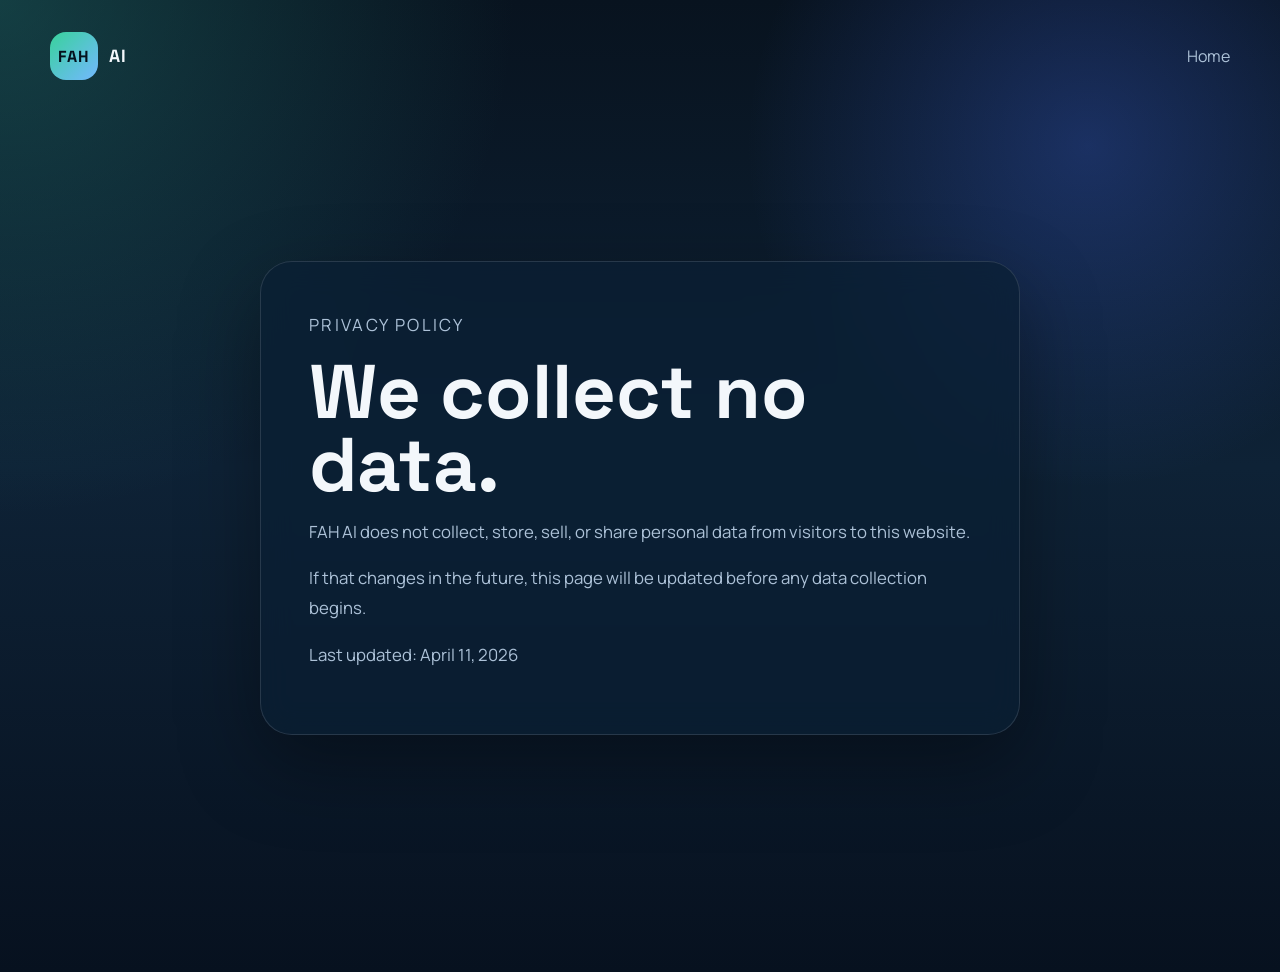
==== privacy-policy/index.html @ 6f0be753 "Add privacy policy page" ====
<!DOCTYPE html>
<html lang="en">
  <head>
    <meta charset="UTF-8" />
    <meta name="viewport" content="width=device-width, initial-scale=1.0" />
    <title>Privacy Policy | FAH AI</title>
    <meta
      name="description"
      content="Privacy Policy for FAH AI. We collect no personal data."
    />
    <link rel="icon" type="image/svg+xml" href="/favicon.svg" />
    <link rel="preconnect" href="https://fonts.googleapis.com" />
    <link rel="preconnect" href="https://fonts.gstatic.com" crossorigin />
    <link
      href="https://fonts.googleapis.com/css2?family=Space+Grotesk:wght@400;500;700&family=Manrope:wght@400;500;700&display=swap"
      rel="stylesheet"
    />
    <link rel="stylesheet" href="/styles.css" />
  </head>
  <body>
    <div class="page-shell policy-shell">
      <nav class="site-nav">
        <a class="brand" href="/">
          <span class="brand-mark">FAH</span>
          <span class="brand-text">AI</span>
        </a>
        <div class="nav-links">
          <a href="/">Home</a>
        </div>
      </nav>

      <main class="policy-layout">
        <section class="policy-card">
          <p class="eyebrow">Privacy Policy</p>
          <h1>We collect no data.</h1>
          <p>
            FAH AI does not collect, store, sell, or share personal data from
            visitors to this website.
          </p>
          <p>
            If that changes in the future, this page will be updated before any
            data collection begins.
          </p>
          <p class="policy-updated">Last updated: April 11, 2026</p>
        </section>
      </main>
    </div>
  </body>
</html>
---- styles.css ----
:root {
  --bg: #07111f;
  --bg-soft: rgba(11, 31, 52, 0.72);
  --surface: rgba(255, 255, 255, 0.08);
  --surface-strong: rgba(255, 255, 255, 0.14);
  --text: #f3f7fb;
  --muted: #adc2d8;
  --accent: #89f0c8;
  --accent-strong: #38d29b;
  --line: rgba(255, 255, 255, 0.12);
  --shadow: 0 30px 80px rgba(0, 0, 0, 0.35);
}

* {
  box-sizing: border-box;
}

html {
  scroll-behavior: smooth;
}

body {
  margin: 0;
  min-height: 100vh;
  font-family: "Manrope", sans-serif;
  color: var(--text);
  background:
    radial-gradient(circle at top left, rgba(36, 122, 116, 0.42), transparent 32%),
    radial-gradient(circle at 85% 15%, rgba(70, 113, 255, 0.28), transparent 25%),
    linear-gradient(180deg, #08131f 0%, #0e2236 48%, #07111f 100%);
}

a {
  color: inherit;
  text-decoration: none;
}

.page-shell {
  width: min(1180px, calc(100% - 2rem));
  margin: 0 auto;
  padding: 1rem 0 4rem;
}

.hero {
  position: relative;
  overflow: hidden;
  padding: 1rem 0 3rem;
}

.site-nav {
  display: flex;
  align-items: center;
  justify-content: space-between;
  gap: 1rem;
  padding: 1rem 0 2.5rem;
}

.brand {
  display: inline-flex;
  align-items: center;
  gap: 0.7rem;
  font-family: "Space Grotesk", sans-serif;
  font-weight: 700;
  letter-spacing: 0.05em;
}

.brand-mark {
  display: inline-flex;
  align-items: center;
  justify-content: center;
  width: 3rem;
  height: 3rem;
  border-radius: 1rem;
  background: linear-gradient(135deg, var(--accent-strong), #73b8ff);
  color: #04111c;
}

.brand-text {
  font-size: 1.1rem;
}

.nav-links {
  display: flex;
  gap: 1.5rem;
  color: var(--muted);
}

.nav-links a:hover,
.nav-links a:focus-visible {
  color: var(--text);
}

.hero-content {
  display: grid;
  grid-template-columns: 1.15fr 0.85fr;
  gap: 2rem;
  align-items: center;
}

.eyebrow,
.card-kicker {
  margin: 0 0 0.85rem;
  text-transform: uppercase;
  letter-spacing: 0.14em;
  font-size: 0.75rem;
  color: var(--accent);
}

.hero-copy h1,
.section-heading h2,
.bottom-cta h2 {
  margin: 0;
  font-family: "Space Grotesk", sans-serif;
  line-height: 0.95;
}

.hero-copy h1 {
  font-size: clamp(3rem, 8vw, 6.5rem);
  max-width: 10ch;
}

.hero-text {
  max-width: 38rem;
  margin: 1.25rem 0 0;
  font-size: 1.1rem;
  line-height: 1.75;
  color: var(--muted);
}

.cta-group {
  display: flex;
  flex-wrap: wrap;
  gap: 1rem;
  margin: 2rem 0 0.75rem;
}

.button {
  display: inline-flex;
  align-items: center;
  justify-content: center;
  min-height: 3.25rem;
  padding: 0.85rem 1.3rem;
  border-radius: 999px;
  font-weight: 700;
  transition: transform 180ms ease, background 180ms ease, border-color 180ms ease;
}

.button:hover,
.button:focus-visible {
  transform: translateY(-1px);
}

.button-primary {
  background: linear-gradient(135deg, var(--accent), #73b8ff);
  color: #04111c;
}

.button-secondary {
  border: 1px solid var(--line);
  background: rgba(255, 255, 255, 0.04);
  color: var(--text);
}

.hero-note {
  margin: 0;
  color: var(--muted);
  font-size: 0.95rem;
}

.hero-card {
  display: flex;
  justify-content: center;
}

.phone-frame {
  width: min(100%, 360px);
  padding: 1rem;
  border: 1px solid rgba(255, 255, 255, 0.12);
  border-radius: 2.25rem;
  background: linear-gradient(180deg, rgba(255, 255, 255, 0.14), rgba(255, 255, 255, 0.05));
  box-shadow: var(--shadow);
  transform: rotate(4deg);
}

.phone-screen {
  padding: 1.25rem;
  border-radius: 1.6rem;
  background:
    radial-gradient(circle at top right, rgba(137, 240, 200, 0.25), transparent 28%),
    rgba(7, 17, 31, 0.95);
}

.task-pill {
  display: inline-block;
  margin-bottom: 0.85rem;
  padding: 0.4rem 0.75rem;
  border-radius: 999px;
  background: rgba(137, 240, 200, 0.14);
  color: var(--accent);
  font-size: 0.82rem;
}

.phone-screen h2 {
  margin: 0 0 0.5rem;
  font-family: "Space Grotesk", sans-serif;
}

.task-text {
  margin: 0 0 1rem;
  color: var(--muted);
}

.label-stack {
  display: grid;
  gap: 0.75rem;
}

.label-option {
  padding: 0.95rem 1rem;
  border: 1px solid var(--line);
  border-radius: 1rem;
  background: rgba(255, 255, 255, 0.04);
}

.label-option.active {
  border-color: rgba(137, 240, 200, 0.7);
  background: rgba(137, 240, 200, 0.14);
}

.screen-footer {
  display: flex;
  justify-content: space-between;
  gap: 1rem;
  margin-top: 1rem;
  color: var(--muted);
  font-size: 0.82rem;
}

.info-grid,
.workflow-steps {
  display: grid;
  gap: 1.2rem;
}

.info-grid {
  grid-template-columns: repeat(3, minmax(0, 1fr));
  margin-top: 2rem;
}

.info-card,
.step-card,
.bottom-cta {
  border: 1px solid var(--line);
  background: var(--bg-soft);
  backdrop-filter: blur(16px);
  box-shadow: var(--shadow);
}

.info-card,
.step-card {
  padding: 1.4rem;
  border-radius: 1.5rem;
}

.info-card h3,
.step-card h3 {
  margin: 0 0 0.75rem;
  font-family: "Space Grotesk", sans-serif;
  font-size: 1.45rem;
}

.info-card p:last-child,
.step-card p {
  margin: 0;
  color: var(--muted);
  line-height: 1.7;
}

.workflow {
  padding: 5rem 0 2rem;
}

.section-heading {
  max-width: 46rem;
  margin-bottom: 1.5rem;
}

.section-heading h2,
.bottom-cta h2 {
  font-size: clamp(2.2rem, 5vw, 4rem);
}

.workflow-steps {
  grid-template-columns: repeat(3, minmax(0, 1fr));
}

.step-number {
  display: inline-block;
  margin-bottom: 1rem;
  color: var(--accent);
  font-family: "Space Grotesk", sans-serif;
  font-weight: 700;
}

.bottom-cta {
  display: flex;
  align-items: center;
  justify-content: space-between;
  gap: 2rem;
  margin-top: 2rem;
  padding: 1.5rem;
  border-radius: 1.8rem;
}

.site-footer {
  display: flex;
  justify-content: flex-end;
  padding-top: 1.5rem;
  color: var(--muted);
}

.site-footer a:hover,
.site-footer a:focus-visible {
  color: var(--text);
}

.policy-shell {
  min-height: 100vh;
}

.policy-layout {
  display: grid;
  place-items: center;
  min-height: calc(100vh - 7rem);
  padding: 2rem 0 4rem;
}

.policy-card {
  width: min(100%, 760px);
  padding: clamp(1.5rem, 4vw, 3rem);
  border: 1px solid var(--line);
  border-radius: 2rem;
  background: var(--bg-soft);
  backdrop-filter: blur(16px);
  box-shadow: var(--shadow);
}

.policy-card h1 {
  margin: 0 0 1rem;
  font-family: "Space Grotesk", sans-serif;
  font-size: clamp(2.5rem, 7vw, 4.75rem);
  line-height: 0.95;
}

.policy-card p {
  margin: 0 0 1rem;
  color: var(--muted);
  font-size: 1.05rem;
  line-height: 1.8;
}

.policy-updated {
  margin-top: 1.75rem;
  color: var(--text);
  font-size: 0.95rem;
}

@media (max-width: 900px) {
  .hero-content,
  .info-grid,
  .workflow-steps,
  .bottom-cta {
    grid-template-columns: 1fr;
  }

  .hero-content,
  .bottom-cta {
    display: grid;
  }

  .site-nav {
    flex-direction: column;
    align-items: flex-start;
  }

  .nav-links {
    flex-wrap: wrap;
  }

  .phone-frame {
    transform: none;
  }

  .screen-footer {
    flex-direction: column;
  }
}

@media (max-width: 640px) {
  .page-shell {
    width: min(100% - 1.25rem, 1180px);
  }

  .hero-copy h1 {
    max-width: none;
  }

  .cta-group {
    flex-direction: column;
  }

  .button {
    width: 100%;
  }

  .nav-links {
    gap: 1rem;
  }

  .site-footer {
    justify-content: flex-start;
  }
}
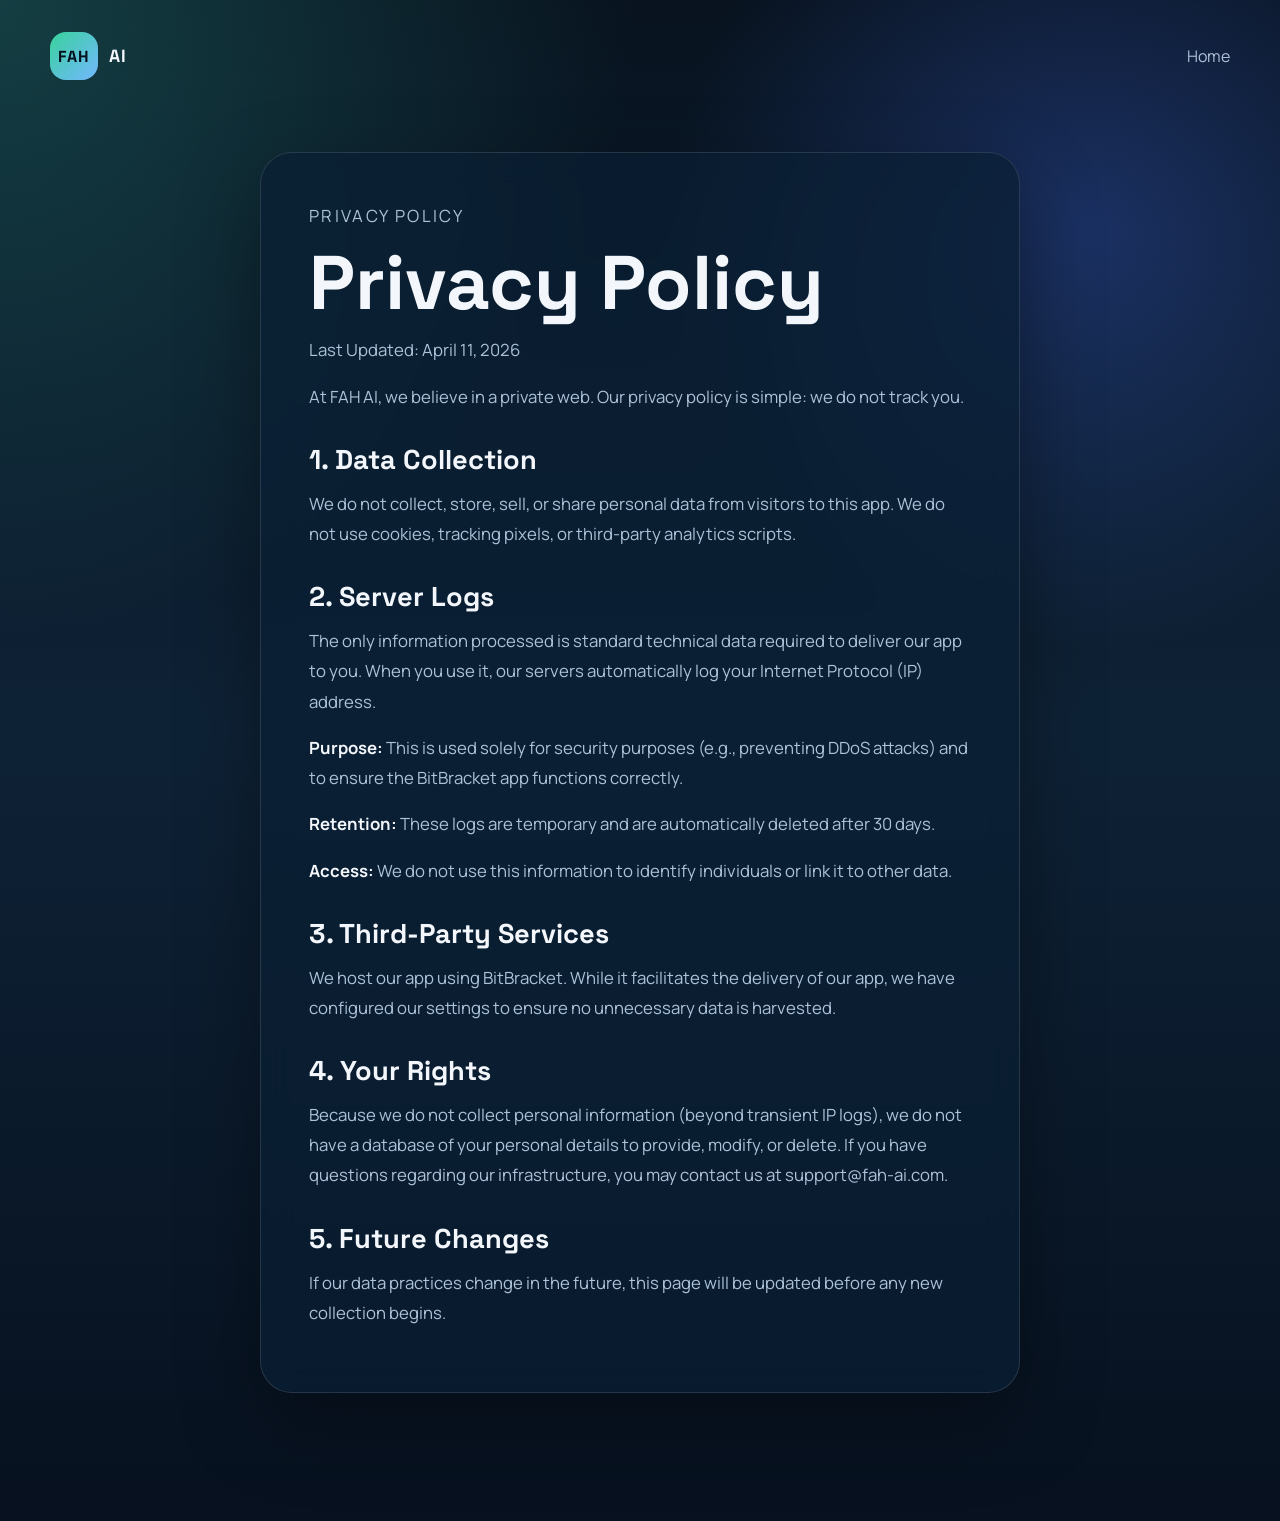
==== commit bbcaeccb: "fix names" ====
--- a/privacy-policy/index.html
+++ b/privacy-policy/index.html
@@ -32,16 +32,62 @@
       <main class="policy-layout">
         <section class="policy-card">
           <p class="eyebrow">Privacy Policy</p>
-          <h1>We collect no data.</h1>
+          <h1>Privacy Policy</h1>
+          <p class="policy-updated">Last Updated: April 11, 2026</p>
+
           <p>
-            FAH AI does not collect, store, sell, or share personal data from
-            visitors to this website.
+            At FAH AI, we believe in a private web. Our privacy policy is
+            simple: we do not track you.
           </p>
-          <p>
-            If that changes in the future, this page will be updated before any
-            data collection begins.
-          </p>
-          <p class="policy-updated">Last updated: April 11, 2026</p>
+
+          <section class="policy-section">
+            <h2>1. Data Collection</h2>
+            <p>
+              We do not collect, store, sell, or share personal data from
+              visitors to this app. We do not use cookies, tracking pixels,
+              or third-party analytics scripts.
+            </p>
+          </section>
+
+          <section class="policy-section">
+            <h2>2. Server Logs</h2>
+            <p>
+              The only information processed is standard technical data required
+              to deliver our app to you. When you use it, our servers
+              automatically log your Internet Protocol (IP) address.
+            </p>
+            <p><strong>Purpose:</strong> This is used solely for security purposes (e.g., preventing DDoS attacks) and to ensure the BitBracket app functions correctly.</p>
+            <p><strong>Retention:</strong> These logs are temporary and are automatically deleted after 30 days.</p>
+            <p><strong>Access:</strong> We do not use this information to identify individuals or link it to other data.</p>
+          </section>
+
+          <section class="policy-section">
+            <h2>3. Third-Party Services</h2>
+            <p>
+              We host our app using BitBracket. While it facilitates the
+              delivery of our app,
+              we have configured our settings to ensure no unnecessary data is
+              harvested.
+            </p>
+          </section>
+
+          <section class="policy-section">
+            <h2>4. Your Rights</h2>
+            <p>
+              Because we do not collect personal information (beyond transient
+              IP logs), we do not have a database of your personal details to
+              provide, modify, or delete. If you have questions regarding our
+              infrastructure, you may contact us at support@fah-ai.com.
+            </p>
+          </section>
+
+          <section class="policy-section">
+            <h2>5. Future Changes</h2>
+            <p>
+              If our data practices change in the future, this page will be
+              updated before any new collection begins.
+            </p>
+          </section>
         </section>
       </main>
     </div>
--- a/styles.css
+++ b/styles.css
@@ -172,6 +172,86 @@
   justify-content: center;
 }
 
+.portfolio-panel {
+  width: min(100%, 430px);
+  padding: 1.2rem;
+  border: 1px solid rgba(255, 255, 255, 0.12);
+  border-radius: 2rem;
+  background:
+    radial-gradient(circle at top right, rgba(137, 240, 200, 0.16), transparent 30%),
+    linear-gradient(180deg, rgba(255, 255, 255, 0.12), rgba(255, 255, 255, 0.05));
+  box-shadow: var(--shadow);
+}
+
+.portfolio-head {
+  margin-bottom: 1rem;
+}
+
+.portfolio-head h2 {
+  margin: 0;
+  font-family: "Space Grotesk", sans-serif;
+  font-size: clamp(1.8rem, 4vw, 2.4rem);
+  line-height: 1.05;
+}
+
+.portfolio-list {
+  display: grid;
+  gap: 0.9rem;
+}
+
+.portfolio-item {
+  display: flex;
+  align-items: flex-start;
+  justify-content: space-between;
+  gap: 1rem;
+  padding: 1rem;
+  border: 1px solid var(--line);
+  border-radius: 1.2rem;
+  background: rgba(7, 17, 31, 0.78);
+}
+
+.portfolio-item-live {
+  border-color: rgba(137, 240, 200, 0.45);
+  background:
+    linear-gradient(180deg, rgba(137, 240, 200, 0.12), rgba(7, 17, 31, 0.82)),
+    rgba(7, 17, 31, 0.82);
+}
+
+.portfolio-label,
+.portfolio-copy,
+.portfolio-item h3 {
+  margin: 0;
+}
+
+.portfolio-label {
+  margin-bottom: 0.35rem;
+  text-transform: uppercase;
+  letter-spacing: 0.12em;
+  font-size: 0.72rem;
+  color: var(--accent);
+}
+
+.portfolio-item h3 {
+  font-family: "Space Grotesk", sans-serif;
+  font-size: 1.2rem;
+}
+
+.portfolio-copy {
+  margin-top: 0.45rem;
+  color: var(--muted);
+  line-height: 1.55;
+}
+
+.portfolio-status {
+  flex-shrink: 0;
+  padding: 0.35rem 0.65rem;
+  border-radius: 999px;
+  background: rgba(255, 255, 255, 0.08);
+  color: var(--text);
+  font-size: 0.78rem;
+  font-weight: 700;
+}
+
 .phone-frame {
   width: min(100%, 360px);
   padding: 1rem;
@@ -359,8 +439,23 @@
   line-height: 1.8;
 }
 
+.policy-section {
+  margin-top: 2rem;
+}
+
+.policy-section h2 {
+  margin: 0 0 0.85rem;
+  font-family: "Space Grotesk", sans-serif;
+  font-size: clamp(1.2rem, 3vw, 1.7rem);
+  line-height: 1.15;
+}
+
+.policy-card strong {
+  color: var(--text);
+}
+
 .policy-updated {
-  margin-top: 1.75rem;
+  margin: 0 0 1.5rem;
   color: var(--text);
   font-size: 0.95rem;
 }
@@ -394,6 +489,10 @@
   .screen-footer {
     flex-direction: column;
   }
+
+  .portfolio-item {
+    flex-direction: column;
+  }
 }
 
 @media (max-width: 640px) {
